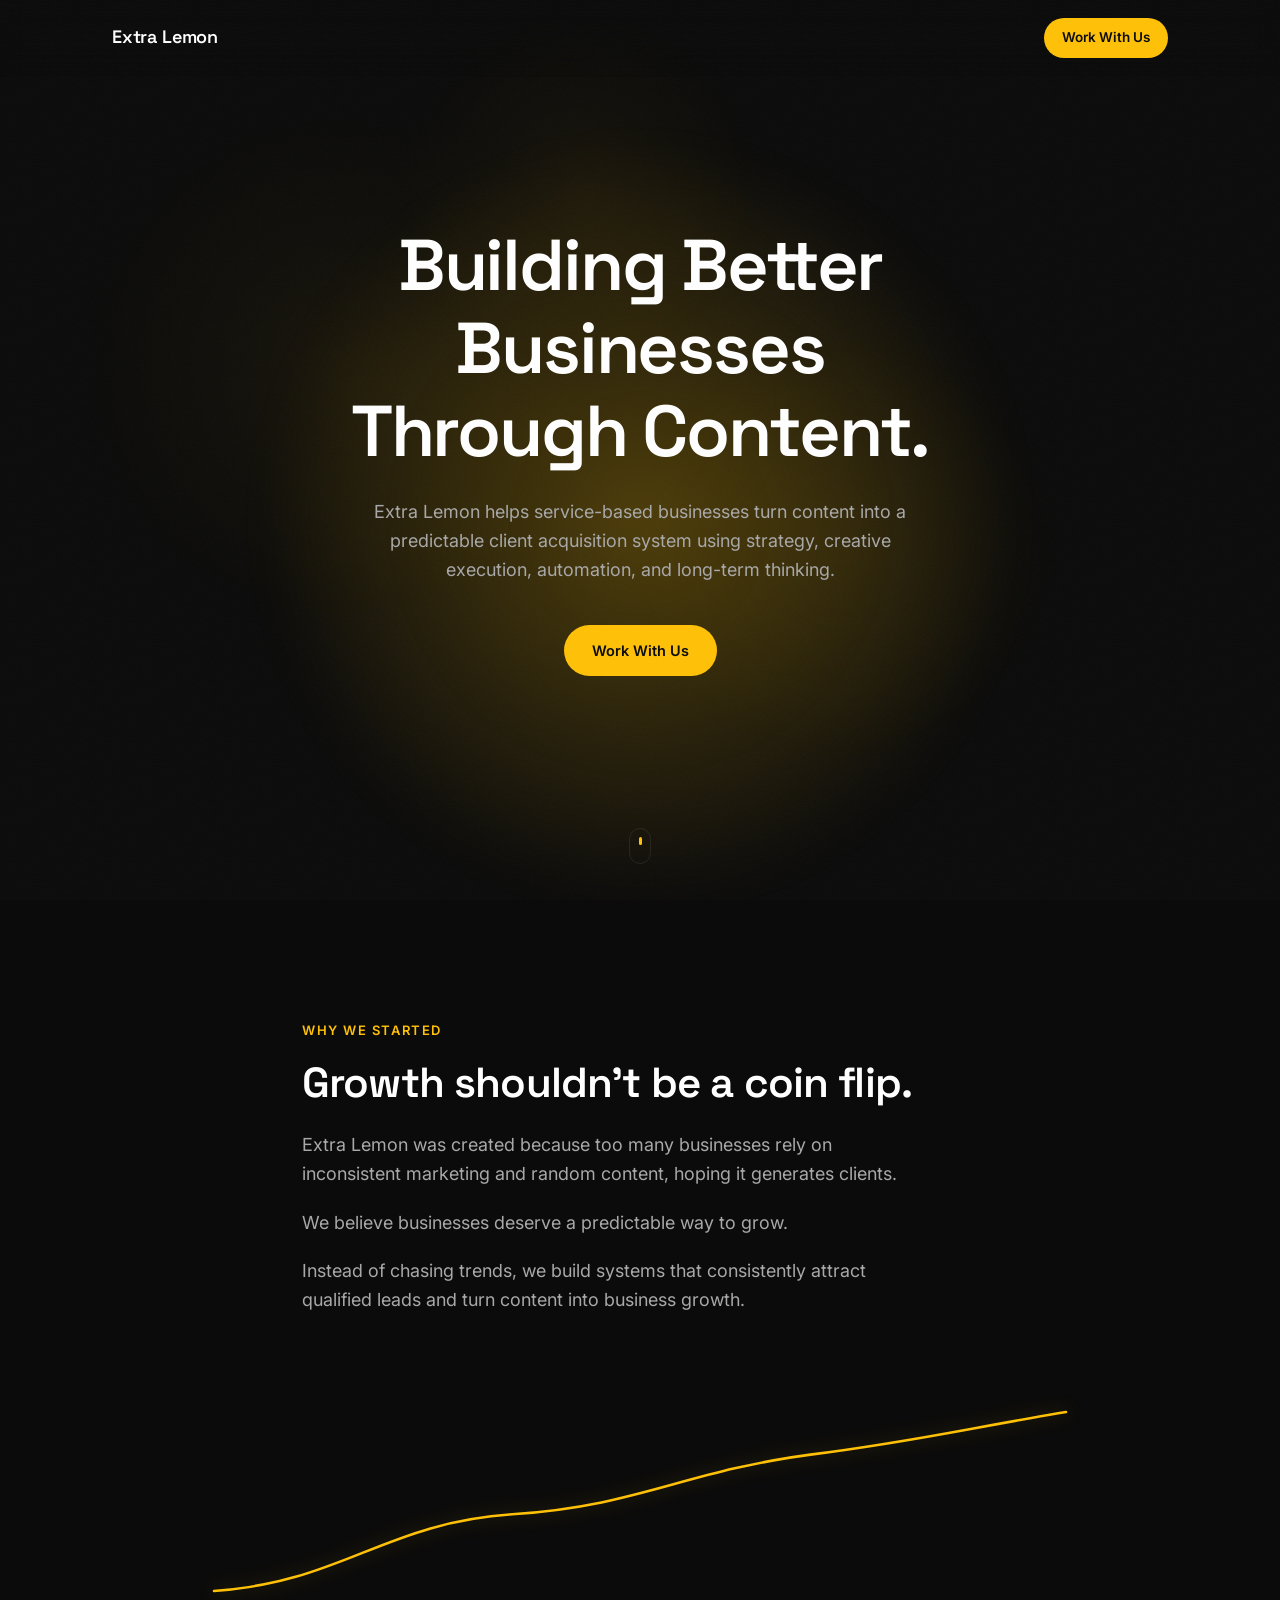
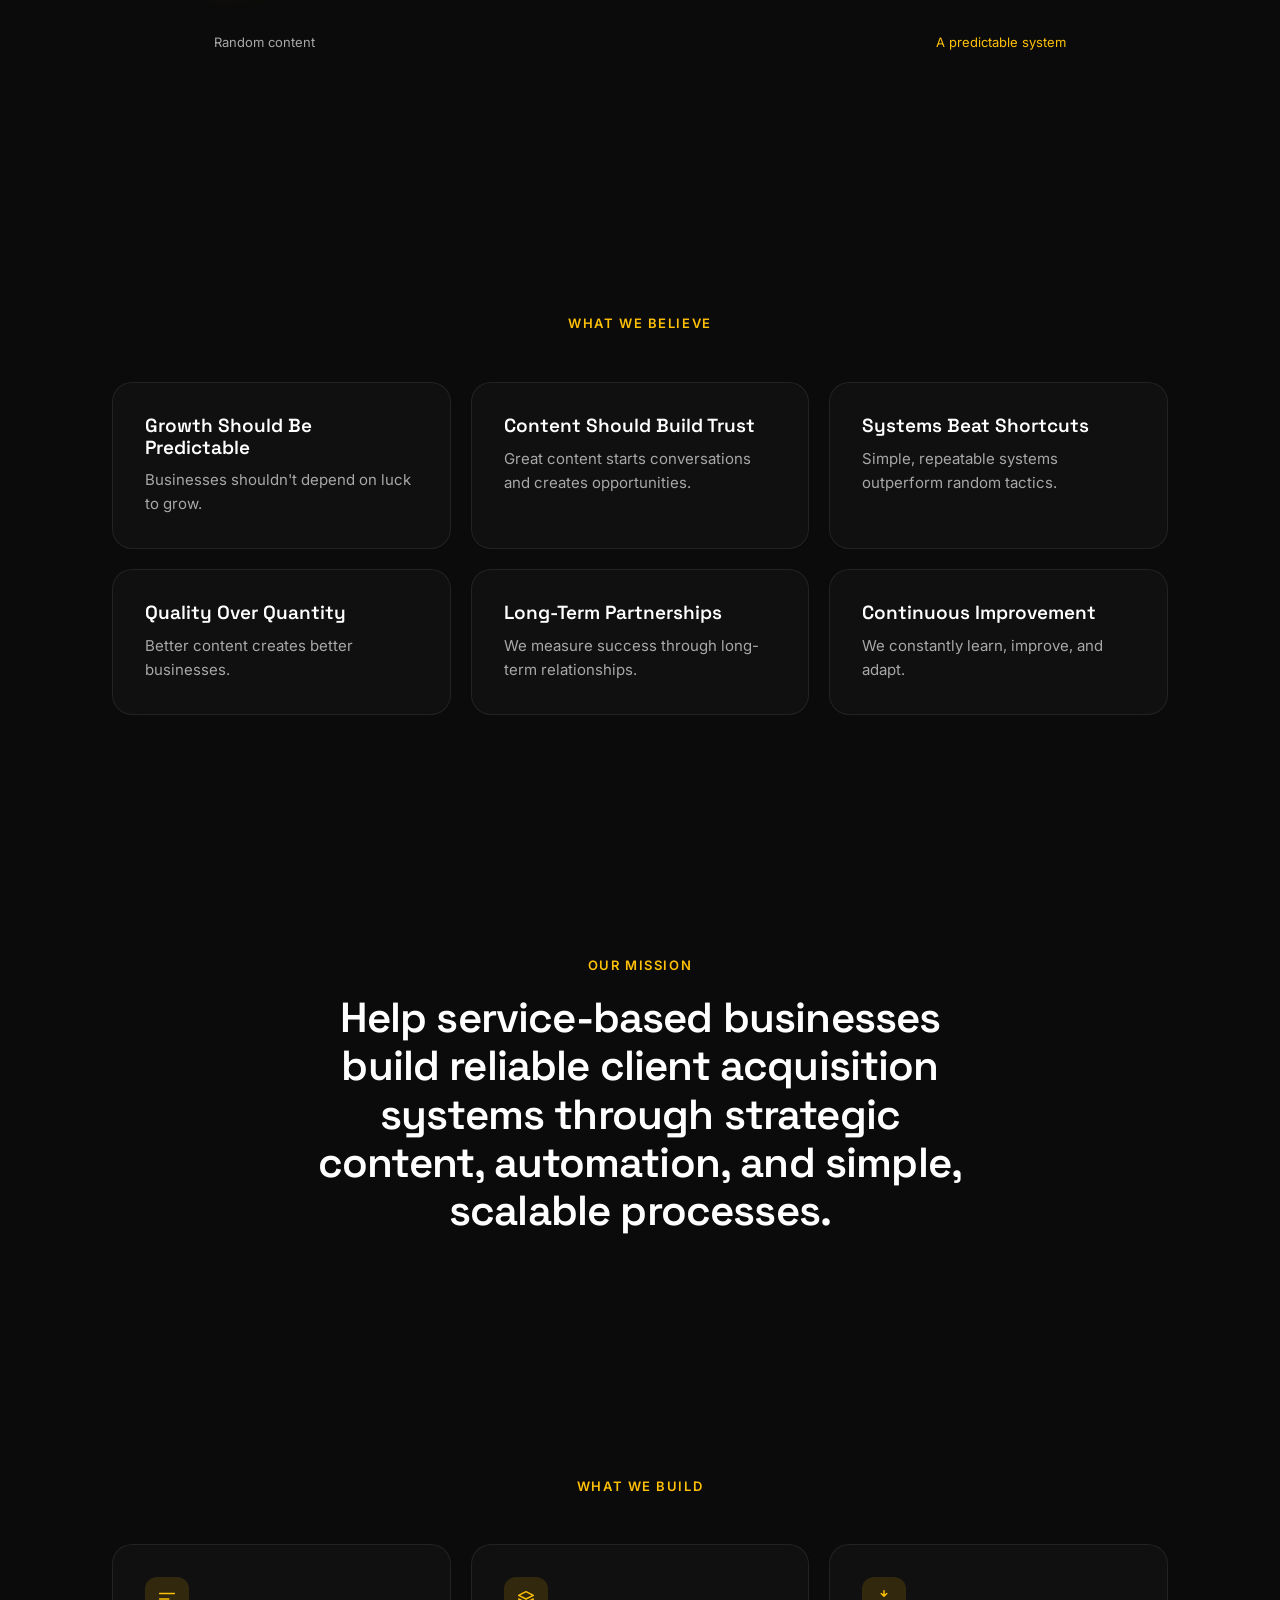
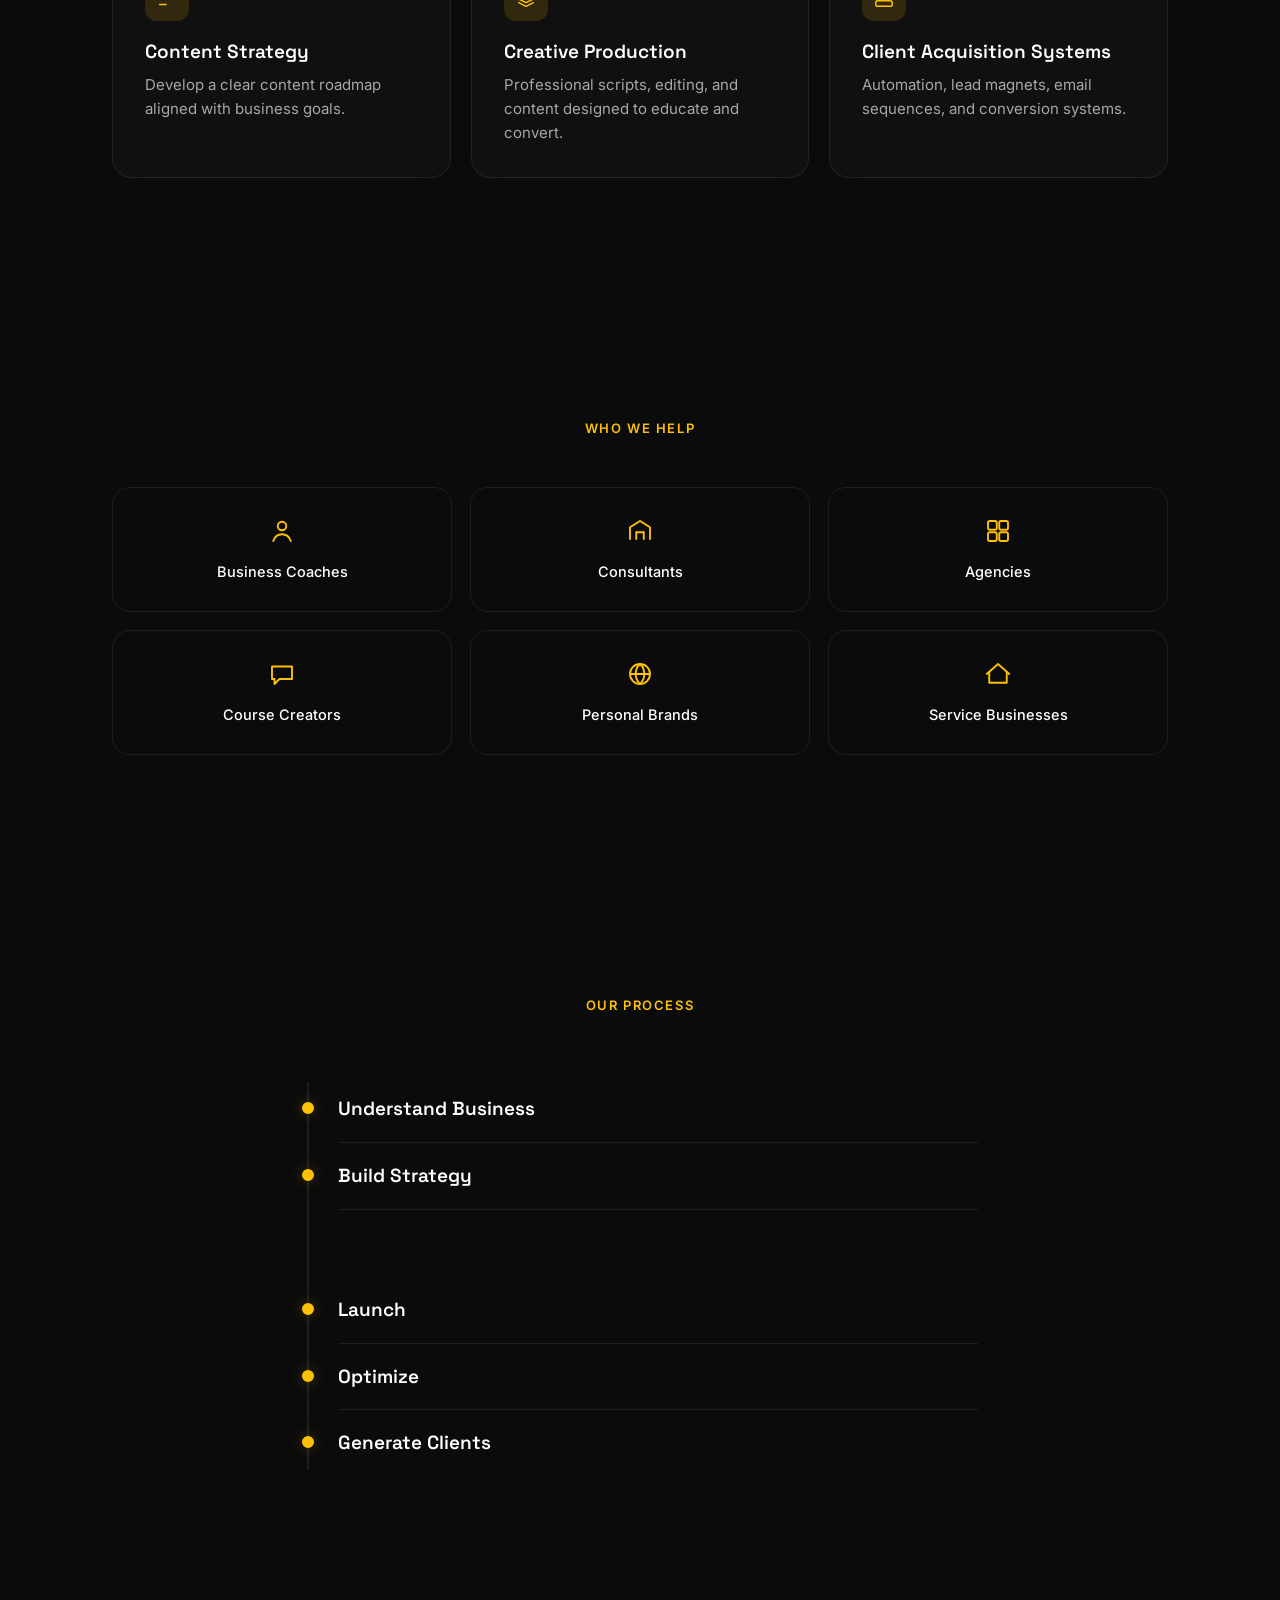
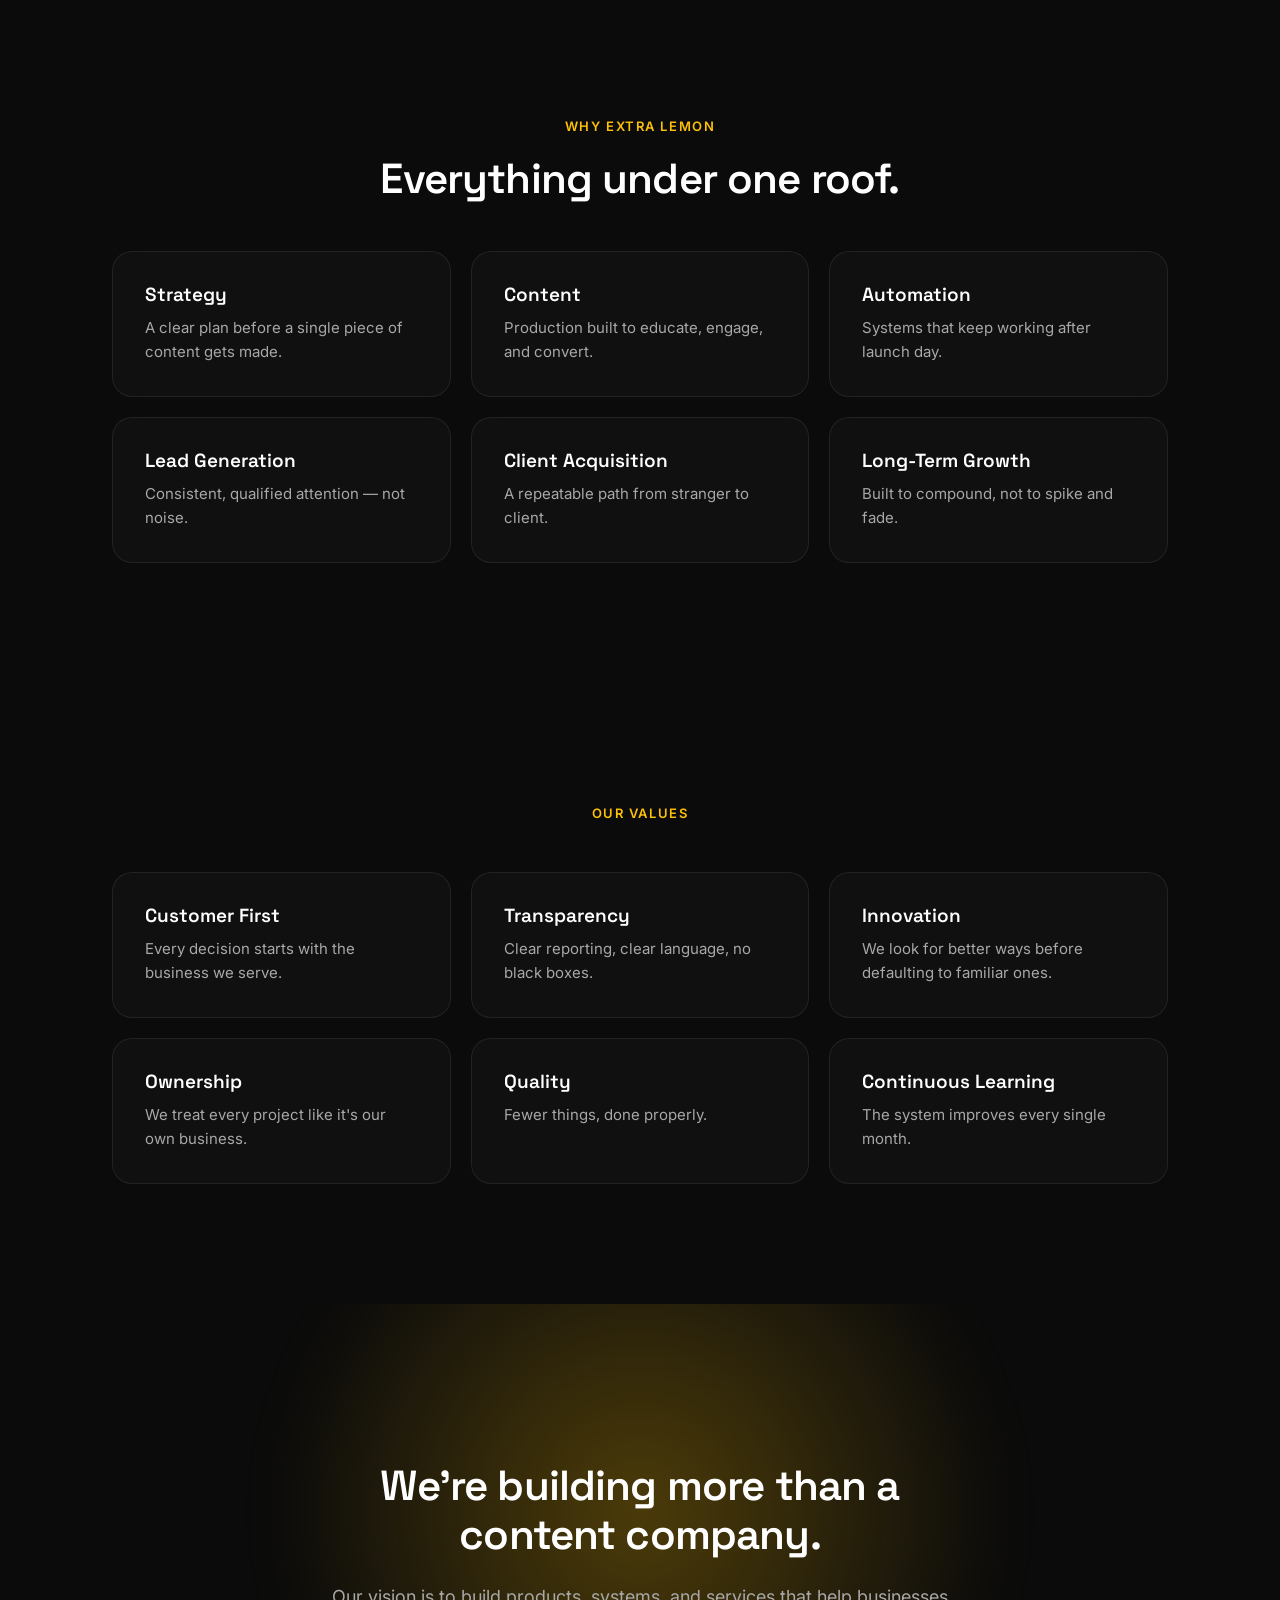
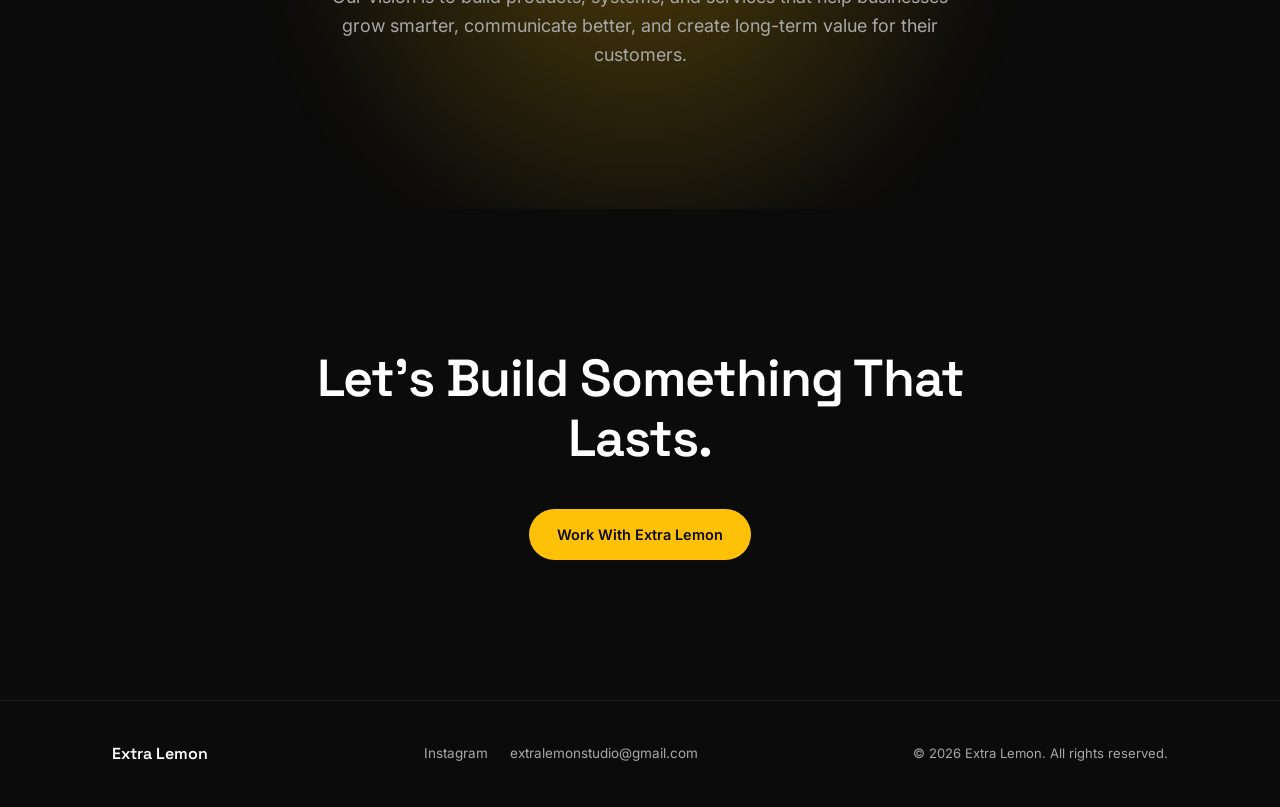
==== index2.html @ 4c454f73 "Add files via upload" ====
<!DOCTYPE html>
<html lang="en">
<head>
<meta charset="UTF-8">
<meta name="viewport" content="width=device-width, initial-scale=1.0">
<title>About Extra Lemon</title>
<meta name="description" content="Extra Lemon helps service-based businesses turn content into a predictable client acquisition system.">
<link rel="preconnect" href="https://fonts.googleapis.com">
<link rel="preconnect" href="https://fonts.gstatic.com" crossorigin>
<link href="https://fonts.googleapis.com/css2?family=Space+Grotesk:wght@400;500;600;700&family=Inter:wght@400;500;600&display=swap" rel="stylesheet">
<link rel="stylesheet" href="style2.css">
</head>
<body>

<div class="grain"></div>

<nav class="nav" id="nav">
  <div class="nav-inner">
    <a href="index2.html" class="nav-logo">Extra Lemon</a>
    <a href="#final-cta" class="nav-cta">Work With Us</a>
  </div>
</nav>

<main>

  <!-- SECTION 1 — HERO -->
  <section class="hero">
    <div class="hero-glow" aria-hidden="true"></div>
    <canvas id="hero-canvas" aria-hidden="true"></canvas>
    <div class="hero-content reveal">
      <h1 class="hero-title">Building Better Businesses<br>Through Content.</h1>
      <p class="hero-sub">Extra Lemon helps service-based businesses turn content into a predictable client acquisition system using strategy, creative execution, automation, and long-term thinking.</p>
      <div class="hero-actions">
        <a href="#final-cta" class="btn btn-primary">Work With Us</a>
        
      </div>
    </div>
    <div class="hero-scroll-cue" aria-hidden="true"><span></span></div>
  </section>

  <!-- SECTION 2 — OUR STORY + signature predictability line -->
  <section class="story" id="story">
    <div class="container narrow">
      <p class="eyebrow reveal">Why We Started</p>
      <h2 class="section-title reveal">Growth shouldn't be a coin flip.</h2>
      <p class="body-lg reveal">Extra Lemon was created because too many businesses rely on inconsistent marketing and random content, hoping it generates clients.</p>
      <p class="body-lg reveal">We believe businesses deserve a predictable way to grow.</p>
      <p class="body-lg reveal">Instead of chasing trends, we build systems that consistently attract qualified leads and turn content into business growth.</p>
    </div>

    <div class="predictability" id="predictability">
      <svg viewBox="0 0 1000 260" preserveAspectRatio="none" class="predictability-svg" aria-hidden="true">
        <path id="path-random" class="line-random" d="M0,180 L60,90 L120,210 L180,60 L240,190 L300,40 L360,220 L420,70 L480,200 L540,50 L600,230 L660,90 L720,180 L780,60 L840,200 L900,80 L960,170 L1000,120"></path>
        <path id="path-smooth" class="line-smooth" d="M0,230 C150,220 200,150 350,140 C500,130 550,90 700,70 C820,55 880,40 1000,20"></path>
      </svg>
      <div class="predictability-labels">
        <span class="label-random">Random content</span>
        <span class="label-smooth">A predictable system</span>
      </div>
    </div>
  </section>

  <!-- SECTION 3 — WHAT WE BELIEVE -->
  <section class="beliefs" id="beliefs">
    <div class="container">
      <p class="eyebrow reveal center">What We Believe</p>
      <div class="card-grid card-grid-3">
        <div class="glass-card reveal">
          <h3>Growth Should Be Predictable</h3>
          <p>Businesses shouldn't depend on luck to grow.</p>
        </div>
        <div class="glass-card reveal">
          <h3>Content Should Build Trust</h3>
          <p>Great content starts conversations and creates opportunities.</p>
        </div>
        <div class="glass-card reveal">
          <h3>Systems Beat Shortcuts</h3>
          <p>Simple, repeatable systems outperform random tactics.</p>
        </div>
        <div class="glass-card reveal">
          <h3>Quality Over Quantity</h3>
          <p>Better content creates better businesses.</p>
        </div>
        <div class="glass-card reveal">
          <h3>Long-Term Partnerships</h3>
          <p>We measure success through long-term relationships.</p>
        </div>
        <div class="glass-card reveal">
          <h3>Continuous Improvement</h3>
          <p>We constantly learn, improve, and adapt.</p>
        </div>
      </div>
    </div>
  </section>

  <!-- SECTION 4 — OUR MISSION -->
  <section class="mission">
    <div class="container narrow center">
      <p class="eyebrow reveal">Our Mission</p>
      <h2 class="section-title reveal">
        Help service-based businesses build reliable client acquisition systems through strategic content, automation, and simple, scalable processes.
      </h2>
    </div>
  </section>

  <!-- SECTION 5 — WHAT WE BUILD -->
  <section class="build">
    <div class="container">
      <p class="eyebrow reveal center">What We Build</p>
      <div class="card-grid card-grid-3">
        <div class="feature-card reveal">
          <div class="feature-icon">
            <svg viewBox="0 0 24 24" fill="none"><path d="M4 6h16M4 12h10M4 18h7" stroke="currentColor" stroke-width="1.6" stroke-linecap="round"/></svg>
          </div>
          <h3>Content Strategy</h3>
          <p>Develop a clear content roadmap aligned with business goals.</p>
        </div>
        <div class="feature-card reveal">
          <div class="feature-icon">
            <svg viewBox="0 0 24 24" fill="none"><path d="M4 8l8-4 8 4-8 4-8-4Zm0 8l8 4 8-4M4 12l8 4 8-4" stroke="currentColor" stroke-width="1.6" stroke-linecap="round" stroke-linejoin="round"/></svg>
          </div>
          <h3>Creative Production</h3>
          <p>Professional scripts, editing, and content designed to educate and convert.</p>
        </div>
        <div class="feature-card reveal">
          <div class="feature-icon">
            <svg viewBox="0 0 24 24" fill="none"><path d="M12 3v6m0 0-3-3m3 3 3-3M5 14h14M5 14a2 2 0 0 0-2 2v2a2 2 0 0 0 2 2h14a2 2 0 0 0 2-2v-2a2 2 0 0 0-2-2" stroke="currentColor" stroke-width="1.6" stroke-linecap="round" stroke-linejoin="round"/></svg>
          </div>
          <h3>Client Acquisition Systems</h3>
          <p>Automation, lead magnets, email sequences, and conversion systems.</p>
        </div>
      </div>
    </div>
  </section>

  <!-- SECTION 6 — WHO WE HELP -->
  <section class="who">
    <div class="container">
      <p class="eyebrow reveal center">Who We Help</p>
      <div class="who-grid">
        <div class="who-card reveal">
          <svg viewBox="0 0 24 24" fill="none"><circle cx="12" cy="8" r="3.4" stroke="currentColor" stroke-width="1.5"/><path d="M5 20c1.2-3.6 4-5.4 7-5.4s5.8 1.8 7 5.4" stroke="currentColor" stroke-width="1.5" stroke-linecap="round"/></svg>
          <span>Business Coaches</span>
        </div>
        <div class="who-card reveal">
          <svg viewBox="0 0 24 24" fill="none"><path d="M4 19V9l8-5 8 5v10" stroke="currentColor" stroke-width="1.5" stroke-linejoin="round"/><path d="M9 19v-6h6v6" stroke="currentColor" stroke-width="1.5"/></svg>
          <span>Consultants</span>
        </div>
        <div class="who-card reveal">
          <svg viewBox="0 0 24 24" fill="none"><rect x="4" y="4" width="7" height="7" rx="1.4" stroke="currentColor" stroke-width="1.5"/><rect x="13" y="4" width="7" height="7" rx="1.4" stroke="currentColor" stroke-width="1.5"/><rect x="4" y="13" width="7" height="7" rx="1.4" stroke="currentColor" stroke-width="1.5"/><rect x="13" y="13" width="7" height="7" rx="1.4" stroke="currentColor" stroke-width="1.5"/></svg>
          <span>Agencies</span>
        </div>
        <div class="who-card reveal">
          <svg viewBox="0 0 24 24" fill="none"><path d="M4 6h16v10H10l-4 4v-4H4V6Z" stroke="currentColor" stroke-width="1.5" stroke-linejoin="round"/></svg>
          <span>Course Creators</span>
        </div>
        <div class="who-card reveal">
          <svg viewBox="0 0 24 24" fill="none"><circle cx="12" cy="12" r="8" stroke="currentColor" stroke-width="1.5"/><path d="M12 4a11 11 0 0 1 0 16M12 4a11 11 0 0 0 0 16M4 12h16" stroke="currentColor" stroke-width="1.5"/></svg>
          <span>Personal Brands</span>
        </div>
        <div class="who-card reveal">
          <svg viewBox="0 0 24 24" fill="none"><path d="M3 12 12 4l9 8" stroke="currentColor" stroke-width="1.5" stroke-linecap="round" stroke-linejoin="round"/><path d="M5 10v9h14v-9" stroke="currentColor" stroke-width="1.5" stroke-linejoin="round"/></svg>
          <span>Service Businesses</span>
        </div>
      </div>
    </div>
  </section>

  <!-- SECTION 7 — OUR PROCESS -->
  <section class="process">
    <div class="container narrow">
      <p class="eyebrow reveal center">Our Process</p>
      <div class="timeline">
        <div class="timeline-line" aria-hidden="true"><div class="timeline-fill" id="timeline-fill"></div></div>
        <div class="timeline-step reveal"><span class="timeline-dot"></span><h3>Understand Business</h3></div>
        <div class="timeline-step reveal"><span class="timeline-dot"></span><h3>Build Strategy</h3></div>
        <div class="timeline-step reveal"><span class="timeline-dot"></span><h3>Create Content</h3></div>
        <div class="timeline-step reveal"><span class="timeline-dot"></span><h3>Launch</h3></div>
        <div class="timeline-step reveal"><span class="timeline-dot"></span><h3>Optimize</h3></div>
        <div class="timeline-step reveal"><span class="timeline-dot"></span><h3>Generate Clients</h3></div>
      </div>
    </div>
  </section>

  <!-- SECTION 8 — WHY EXTRA LEMON -->
  <section class="why">
    <div class="container">
      <p class="eyebrow reveal center">Why Extra Lemon</p>
      <h2 class="section-title center reveal">Everything under one roof.</h2>
      <div class="card-grid card-grid-3">
        <div class="glass-card reveal"><h3>Strategy</h3><p>A clear plan before a single piece of content gets made.</p></div>
        <div class="glass-card reveal"><h3>Content</h3><p>Production built to educate, engage, and convert.</p></div>
        <div class="glass-card reveal"><h3>Automation</h3><p>Systems that keep working after launch day.</p></div>
        <div class="glass-card reveal"><h3>Lead Generation</h3><p>Consistent, qualified attention — not noise.</p></div>
        <div class="glass-card reveal"><h3>Client Acquisition</h3><p>A repeatable path from stranger to client.</p></div>
        <div class="glass-card reveal"><h3>Long-Term Growth</h3><p>Built to compound, not to spike and fade.</p></div>
      </div>
    </div>
  </section>

  <!-- SECTION 9 — OUR VALUES -->
  <section class="values">
    <div class="container">
      <p class="eyebrow reveal center">Our Values</p>
      <div class="card-grid card-grid-3">
        <div class="glass-card reveal"><h3>Customer First</h3><p>Every decision starts with the business we serve.</p></div>
        <div class="glass-card reveal"><h3>Transparency</h3><p>Clear reporting, clear language, no black boxes.</p></div>
        <div class="glass-card reveal"><h3>Innovation</h3><p>We look for better ways before defaulting to familiar ones.</p></div>
        <div class="glass-card reveal"><h3>Ownership</h3><p>We treat every project like it's our own business.</p></div>
        <div class="glass-card reveal"><h3>Quality</h3><p>Fewer things, done properly.</p></div>
        <div class="glass-card reveal"><h3>Continuous Learning</h3><p>The system improves every single month.</p></div>
      </div>
    </div>
  </section>

  <!-- SECTION 10 — OUR VISION -->
  <section class="vision">
    <div class="vision-glow" aria-hidden="true"></div>
    <div class="container narrow center">
      <p class="eyebrow reveal">Looking Ahead</p>
      <h2 class="section-title reveal">We're building more than a content company.</h2>
      <p class="body-lg reveal">Our vision is to build products, systems, and services that help businesses grow smarter, communicate better, and create long-term value for their customers.</p>
    </div>
  </section>

  <!-- SECTION 11 — FINAL CTA -->
  <section class="final-cta" id="final-cta">
    <div class="container narrow center reveal">
      <h2 class="cta-title">Let's Build Something That Lasts.</h2>
      <div class="hero-actions">
        <a href="mailto:hello@extralemon.co" class="btn btn-primary">Work With Extra Lemon</a>
        
      </div>
    </div>
  </section>

</main>

<footer class="footer">
  <div class="container footer-inner">
    <span class="footer-logo">Extra Lemon</span>
    <nav class="footer-links">
      
      
      
      <a href="https://www.instagram.com/extralemon.studio">Instagram</a>
      <a href="mailto:extralemonstudio@gmail.com">extralemonstudio@gmail.com</a>
      
      
    </nav>
    <span class="footer-copy">© <span id="year"></span> Extra Lemon. All rights reserved.</span>
  </div>
</footer>

<script src="script2.js"></script>
</body>
</html>
---- style2.css ----
/* ===== Tokens ===== */
:root{
  --bg: #0B0B0B;
  --card: #151515;
  --accent: #FFC107;
  --accent-soft: rgba(255,193,7,.14);
  --accent-glow: rgba(255,193,7,.28);
  --text: #FFFFFF;
  --text-secondary: #A8A8A8;
  --border: rgba(255,255,255,.08);
  --font-display: 'Space Grotesk', sans-serif;
  --font-body: 'Inter', sans-serif;
  --ease: cubic-bezier(.16,.84,.44,1);
  --container: 1120px;
}

*{ box-sizing: border-box; }
html{ scroll-behavior: smooth; }

body{
  margin:0;
  background: var(--bg);
  color: var(--text);
  font-family: var(--font-body);
  line-height: 1.6;
  -webkit-font-smoothing: antialiased;
  overflow-x: hidden;
}

h1,h2,h3{
  font-family: var(--font-display);
  font-weight: 600;
  line-height: 1.15;
  margin: 0;
}

p{ margin: 0; }

a{ color: inherit; text-decoration: none; }

.container{
  max-width: var(--container);
  margin: 0 auto;
  padding: 0 32px;
}
.container.narrow{ max-width: 740px; }
.container.center{ text-align: center; }

/* film grain overlay for premium texture */
.grain{
  position: fixed; inset: 0; z-index: 2000; pointer-events: none;
  opacity: .035;
  background-image: url("data:image/svg+xml,%3Csvg xmlns='http://www.w3.org/2000/svg' width='120' height='120'%3E%3Cfilter id='n'%3E%3CfeTurbulence type='fractalNoise' baseFrequency='0.85' numOctaves='2' stitchTiles='stitch'/%3E%3C/filter%3E%3Crect width='100%25' height='100%25' filter='url(%23n)'/%3E%3C/svg%3E");
}

/* ===== Nav ===== */
.nav{
  position: fixed; top: 0; left: 0; right: 0; z-index: 1000;
  padding: 18px 0;
  backdrop-filter: blur(14px);
  background: linear-gradient(180deg, rgba(11,11,11,.85), rgba(11,11,11,0));
  transition: background .3s var(--ease), border-color .3s var(--ease);
  border-bottom: 1px solid transparent;
}
.nav.scrolled{
  background: rgba(11,11,11,.72);
  border-bottom-color: var(--border);
}
.nav-inner{
  max-width: var(--container);
  margin: 0 auto;
  padding: 0 32px;
  display:flex; align-items:center; justify-content:space-between;
}
.nav-logo{ font-family: var(--font-display); font-weight:600; font-size: 18px; letter-spacing: -.01em; }
.nav-cta{
  font-size: 13.5px; font-weight: 600; padding: 9px 18px; border-radius: 100px;
  background: var(--accent); color: #0B0B0B;
  transition: transform .25s var(--ease), box-shadow .25s var(--ease);
}
.nav-cta:hover{ transform: translateY(-1px); box-shadow: 0 8px 24px var(--accent-glow); }

/* ===== Buttons ===== */
.hero-actions{
  display:flex; gap: 14px; flex-wrap: wrap; justify-content: center;
  margin-top: 40px;
}
.btn{
  display:inline-flex; align-items:center; justify-content:center;
  padding: 14px 28px; border-radius: 100px;
  font-size: 14.5px; font-weight: 600;
  transition: transform .25s var(--ease), box-shadow .25s var(--ease), background .25s var(--ease), border-color .25s var(--ease);
}
.btn-primary{
  background: var(--accent); color:#0B0B0B;
}
.btn-primary:hover{ transform: translateY(-2px); box-shadow: 0 12px 32px var(--accent-glow); }
.btn-secondary{
  background: transparent; color: var(--text);
  border: 1px solid var(--border);
}
.btn-secondary:hover{ border-color: rgba(255,255,255,.25); transform: translateY(-2px); }

/* ===== Eyebrow / section titles ===== */
.eyebrow{
  font-size: 13px; font-weight: 600; letter-spacing: .12em; text-transform: uppercase;
  color: var(--accent); margin-bottom: 18px;
}
.eyebrow.center{ text-align: center; }
.section-title{
  font-size: clamp(28px, 3.4vw, 42px);
  letter-spacing: -.02em;
  margin-bottom: 24px;
}
.section-title.center{ text-align:center; }
.body-lg{
  font-size: 18px; color: var(--text-secondary);
  margin-bottom: 20px; max-width: 620px;
}
.container.center .body-lg{ margin-left:auto; margin-right:auto; }

section{ position: relative; padding: 120px 0; }

/* ===== Hero ===== */
.hero{
  min-height: 100vh;
  display:flex; align-items:center; justify-content:center;
  position: relative;
  padding-top: 120px;
  overflow: hidden;
}
#hero-canvas{
  position:absolute; inset:0; width:100%; height:100%;
  opacity:.5;
}
.hero-glow{
  position:absolute; top: 8%; left:50%; translate: -50% 0;
  width: 900px; height: 900px; max-width: 140vw;
  background: radial-gradient(circle, var(--accent-glow) 0%, transparent 60%);
  filter: blur(20px);
  pointer-events:none;
}
.hero-content{ position:relative; z-index:1; max-width: 880px; padding: 0 24px; text-align:center; }
.hero-title{
  font-size: clamp(38px, 6vw, 72px);
  letter-spacing: -.03em;
  margin-bottom: 26px;
}
.hero-sub{
  font-size: 18px; color: var(--text-secondary);
  max-width: 560px; margin: 0 auto;
}
.hero-scroll-cue{
  position:absolute; bottom: 36px; left:50%; translate: -50% 0;
  width: 22px; height: 36px; border-radius: 100px; border: 1px solid var(--border);
  display:flex; justify-content:center; padding-top: 8px;
}
.hero-scroll-cue span{
  width: 3px; height: 8px; border-radius: 10px; background: var(--accent);
  animation: cue 1.8s ease-in-out infinite;
}
@keyframes cue{ 0%{ transform: translateY(0); opacity:1;} 60%{ transform: translateY(10px); opacity:0;} 100%{opacity:0;} }

/* ===== Story + signature predictability line ===== */
.predictability{
  position: relative; max-width: 900px; margin: 80px auto 0; padding: 0 24px 20px;
}
.predictability-svg{ width:100%; height: auto; overflow: visible; }
.line-random{
  fill:none; stroke: rgba(255,255,255,.28); stroke-width: 2.5; stroke-linecap: round; stroke-linejoin: round;
  transition: opacity .9s var(--ease);
}
.line-smooth{
  fill:none; stroke: var(--accent); stroke-width: 3; stroke-linecap: round; stroke-linejoin: round;
  stroke-dasharray: 1400; stroke-dashoffset: 1400;
  opacity: 0;
  transition: stroke-dashoffset 1.4s var(--ease), opacity .5s var(--ease);
  filter: drop-shadow(0 0 10px var(--accent-glow));
}
.predictability.in-view .line-random{ opacity: 0; }
.predictability.in-view .line-smooth{ opacity: 1; stroke-dashoffset: 0; }
.predictability-labels{
  display:flex; justify-content:space-between; margin-top: 8px;
  font-size: 13px; color: var(--text-secondary);
}
.predictability-labels .label-smooth{ color: var(--accent); }

/* ===== Glass cards ===== */
.card-grid{ display:grid; gap: 20px; margin-top: 48px; }
.card-grid-3{ grid-template-columns: repeat(3, 1fr); }

.glass-card, .feature-card{
  background: rgba(21,21,21,.6);
  border: 1px solid var(--border);
  border-radius: 20px;
  padding: 32px;
  backdrop-filter: blur(18px);
  transition: transform .4s var(--ease), border-color .4s var(--ease), background .4s var(--ease);
}
.glass-card:hover, .feature-card:hover{
  transform: translateY(-6px);
  border-color: rgba(255,193,7,.3);
  background: rgba(21,21,21,.85);
}
.glass-card h3, .feature-card h3{ font-size: 19px; margin-bottom: 10px; }
.glass-card p, .feature-card p{ color: var(--text-secondary); font-size: 15px; }

.feature-icon{
  width: 44px; height: 44px; border-radius: 12px;
  background: var(--accent-soft); color: var(--accent);
  display:flex; align-items:center; justify-content:center;
  margin-bottom: 20px;
}
.feature-icon svg{ width: 22px; height: 22px; }

/* ===== Mission / Vision (centered statements) ===== */
.mission .section-title{ text-align:center; margin: 0 auto; }
.mission .container, .vision .container{ text-align:center; }
.vision{ overflow:hidden; }
.vision-glow{
  position:absolute; bottom: -20%; left:50%; translate: -50% 0;
  width: 800px; height: 800px;
  background: radial-gradient(circle, var(--accent-glow) 0%, transparent 65%);
  filter: blur(30px); pointer-events:none;
}

/* ===== Who we help ===== */
.who-grid{
  display:grid; grid-template-columns: repeat(3, 1fr); gap: 18px; margin-top: 48px;
}
.who-card{
  border: 1px solid var(--border); border-radius: 18px; padding: 28px 20px;
  display:flex; flex-direction:column; align-items:center; gap: 14px;
  text-align:center; font-size: 14.5px; font-weight: 500;
  transition: transform .4s var(--ease), border-color .4s var(--ease);
}
.who-card svg{ width: 30px; height:30px; color: var(--accent); }
.who-card:hover{ transform: translateY(-5px); border-color: rgba(255,193,7,.3); }

/* ===== Process timeline ===== */
.timeline{ position:relative; margin-top: 60px; padding-left: 36px; }
.timeline-line{
  position:absolute; left: 5px; top: 6px; bottom: 6px; width: 2px;
  background: var(--border);
}
.timeline-fill{
  position:absolute; top:0; left:0; width:100%; height:0%;
  background: var(--accent); transition: height .3s linear;
}
.timeline-step{
  position: relative; padding: 22px 0; border-bottom: 1px solid var(--border);
}
.timeline-step:last-child{ border-bottom:none; }
.timeline-step h3{ font-size: 19px; }
.timeline-dot{
  position:absolute; left: -36px; top: 26px;
  width: 12px; height:12px; border-radius:50%;
  background: var(--bg); border: 2px solid var(--border);
  transition: border-color .3s var(--ease), background .3s var(--ease), box-shadow .3s var(--ease);
}
.timeline-step.reveal.in-view .timeline-dot{
  border-color: var(--accent); background: var(--accent);
  box-shadow: 0 0 14px var(--accent-glow);
}

/* ===== Final CTA ===== */
.final-cta{ padding: 140px 0; }
.cta-title{
  font-size: clamp(30px, 4.4vw, 52px);
  letter-spacing: -.02em;
  margin-bottom: 8px;
}

/* ===== Footer ===== */
.footer{ border-top: 1px solid var(--border); padding: 40px 0; }
.footer-inner{
  display:flex; align-items:center; justify-content:space-between; flex-wrap: wrap; gap: 18px;
}
.footer-logo{ font-family: var(--font-display); font-weight: 600; }
.footer-links{ display:flex; gap: 22px; flex-wrap: wrap; }
.footer-links a{ font-size: 13.5px; color: var(--text-secondary); transition: color .2s; }
.footer-links a:hover{ color: var(--text); }
.footer-copy{ font-size: 13px; color: var(--text-secondary); }

/* ===== Reveal on scroll ===== */
.reveal{
  opacity: 0; transform: translateY(24px);
  transition: opacity .8s var(--ease), transform .8s var(--ease);
}
.reveal.in-view{ opacity: 1; transform: translateY(0); }
.card-grid .reveal:nth-child(1){ transition-delay: 0s; }
.card-grid .reveal:nth-child(2){ transition-delay: .08s; }
.card-grid .reveal:nth-child(3){ transition-delay: .16s; }
.card-grid .reveal:nth-child(4){ transition-delay: .24s; }
.card-grid .reveal:nth-child(5){ transition-delay: .32s; }
.card-grid .reveal:nth-child(6){ transition-delay: .4s; }

/* ===== Responsive ===== */
@media (max-width: 900px){
  .card-grid-3{ grid-template-columns: repeat(2, 1fr); }
  .who-grid{ grid-template-columns: repeat(2, 1fr); }
}
@media (max-width: 640px){
  section{ padding: 90px 0; }
  .card-grid-3{ grid-template-columns: 1fr; }
  .who-grid{ grid-template-columns: 1fr; }
  .container{ padding: 0 22px; }
  .predictability-labels{ font-size: 11.5px; }
}

/* ===== Reduced motion ===== */
@media (prefers-reduced-motion: reduce){
  html{ scroll-behavior: auto; }
  .reveal{ transition: none; opacity:1; transform:none; }
  .line-smooth{ transition: none; }
  *{ animation-duration: .01ms !important; animation-iteration-count: 1 !important; }
}

/* ===== Focus states (accessibility) ===== */
a:focus-visible, .btn:focus-visible{
  outline: 2px solid var(--accent);
  outline-offset: 3px;
  border-radius: 100px;
}
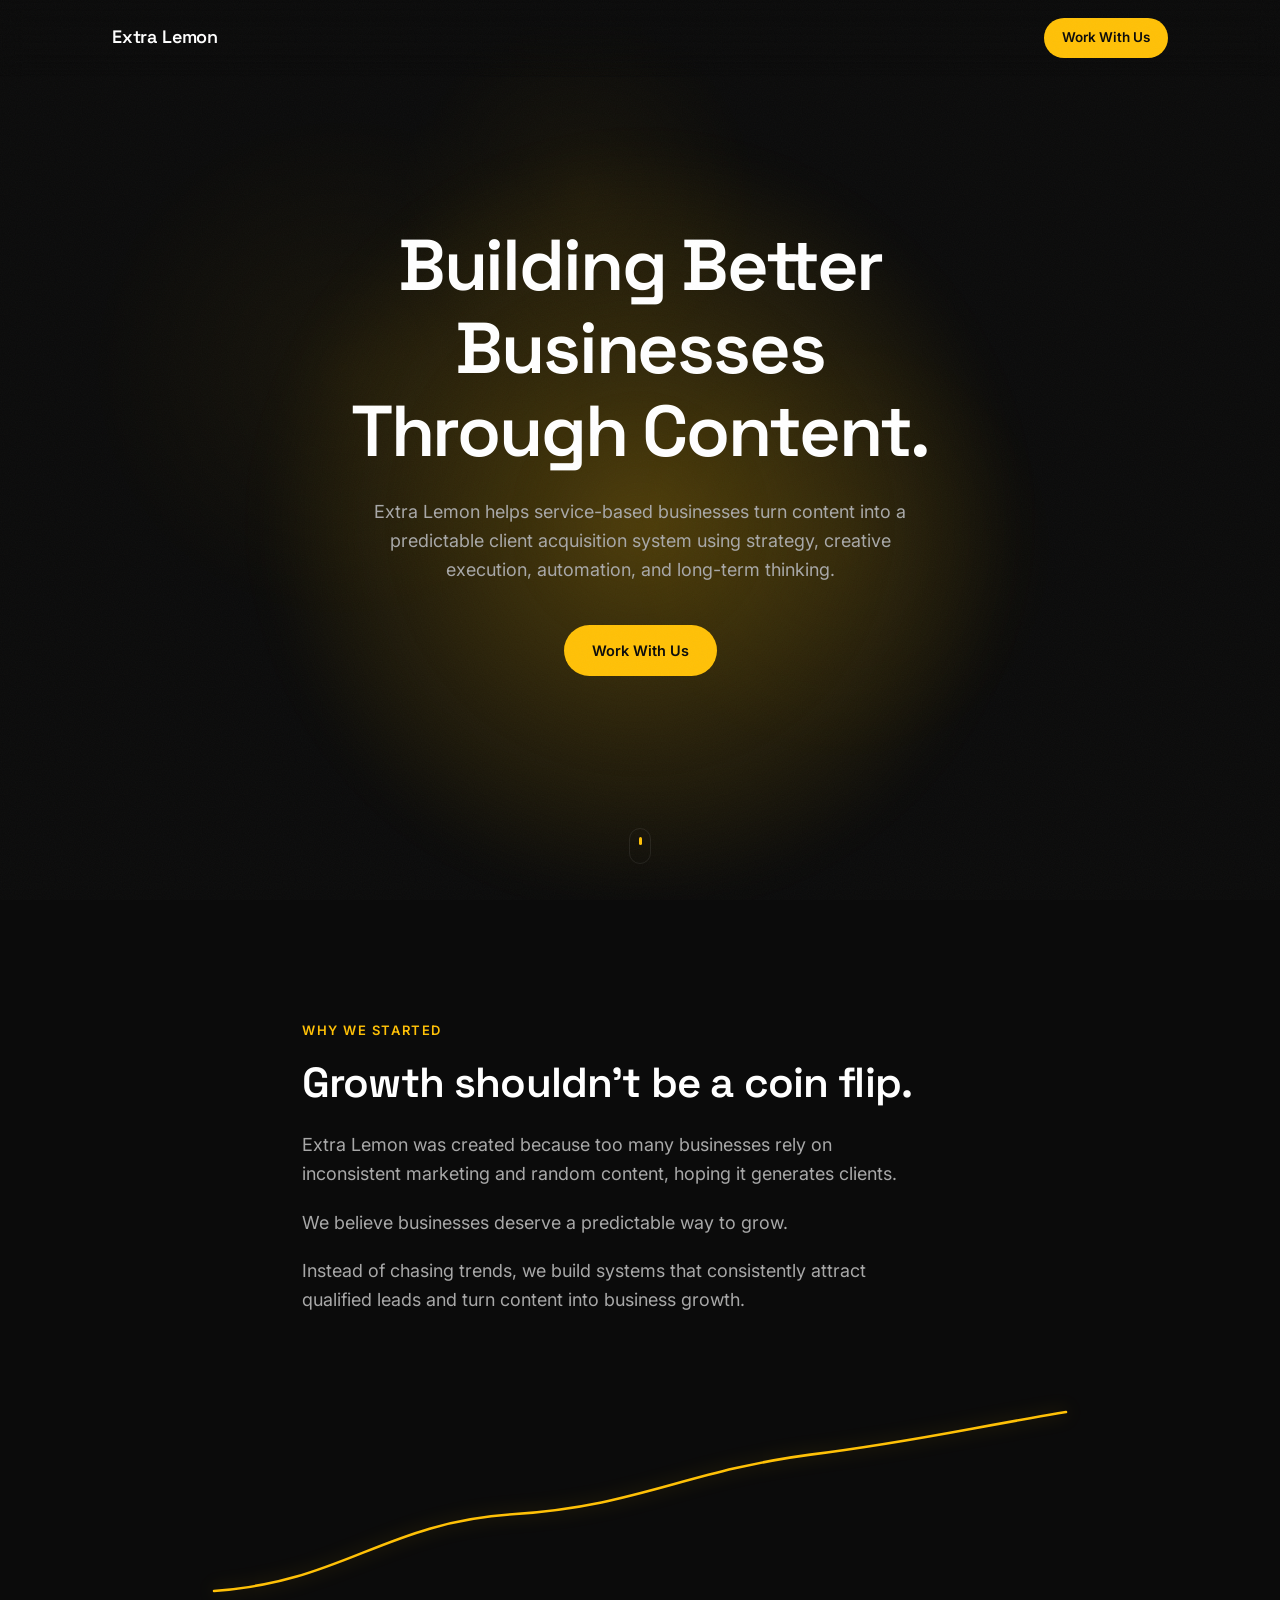
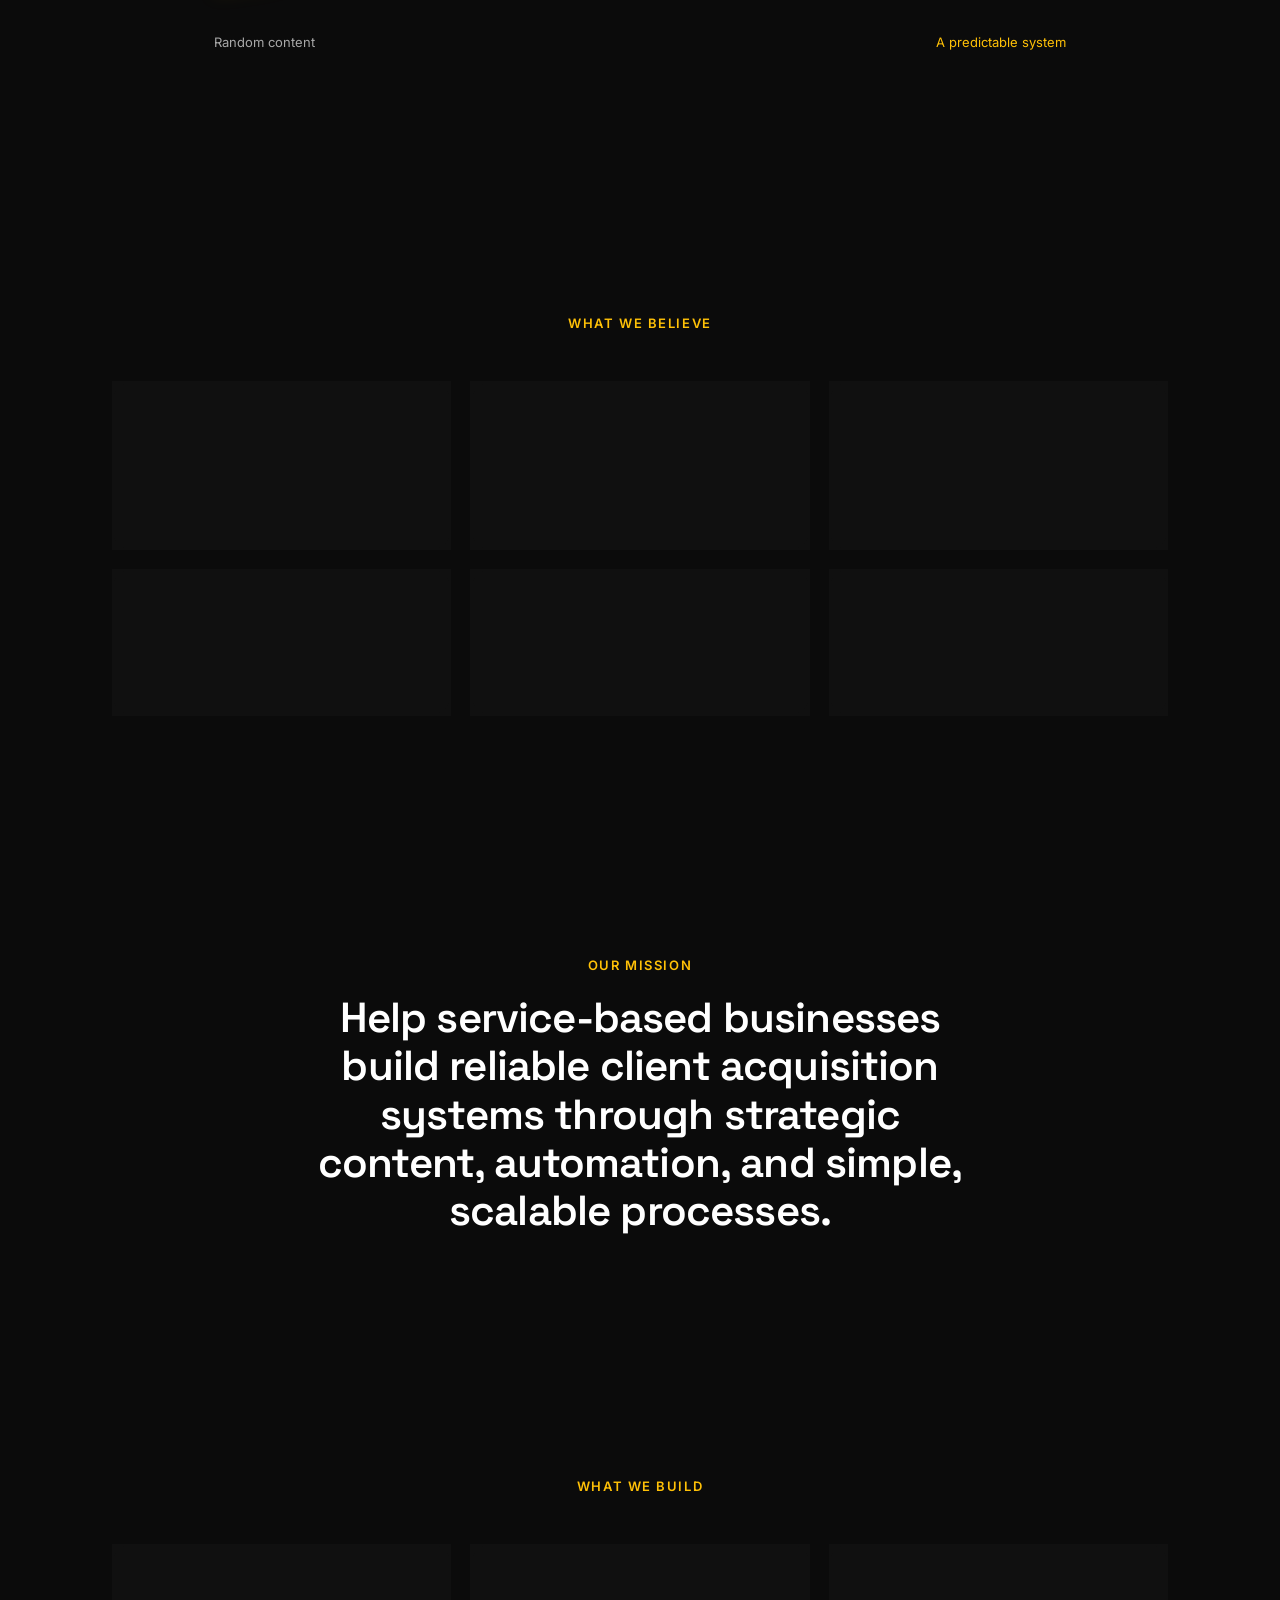
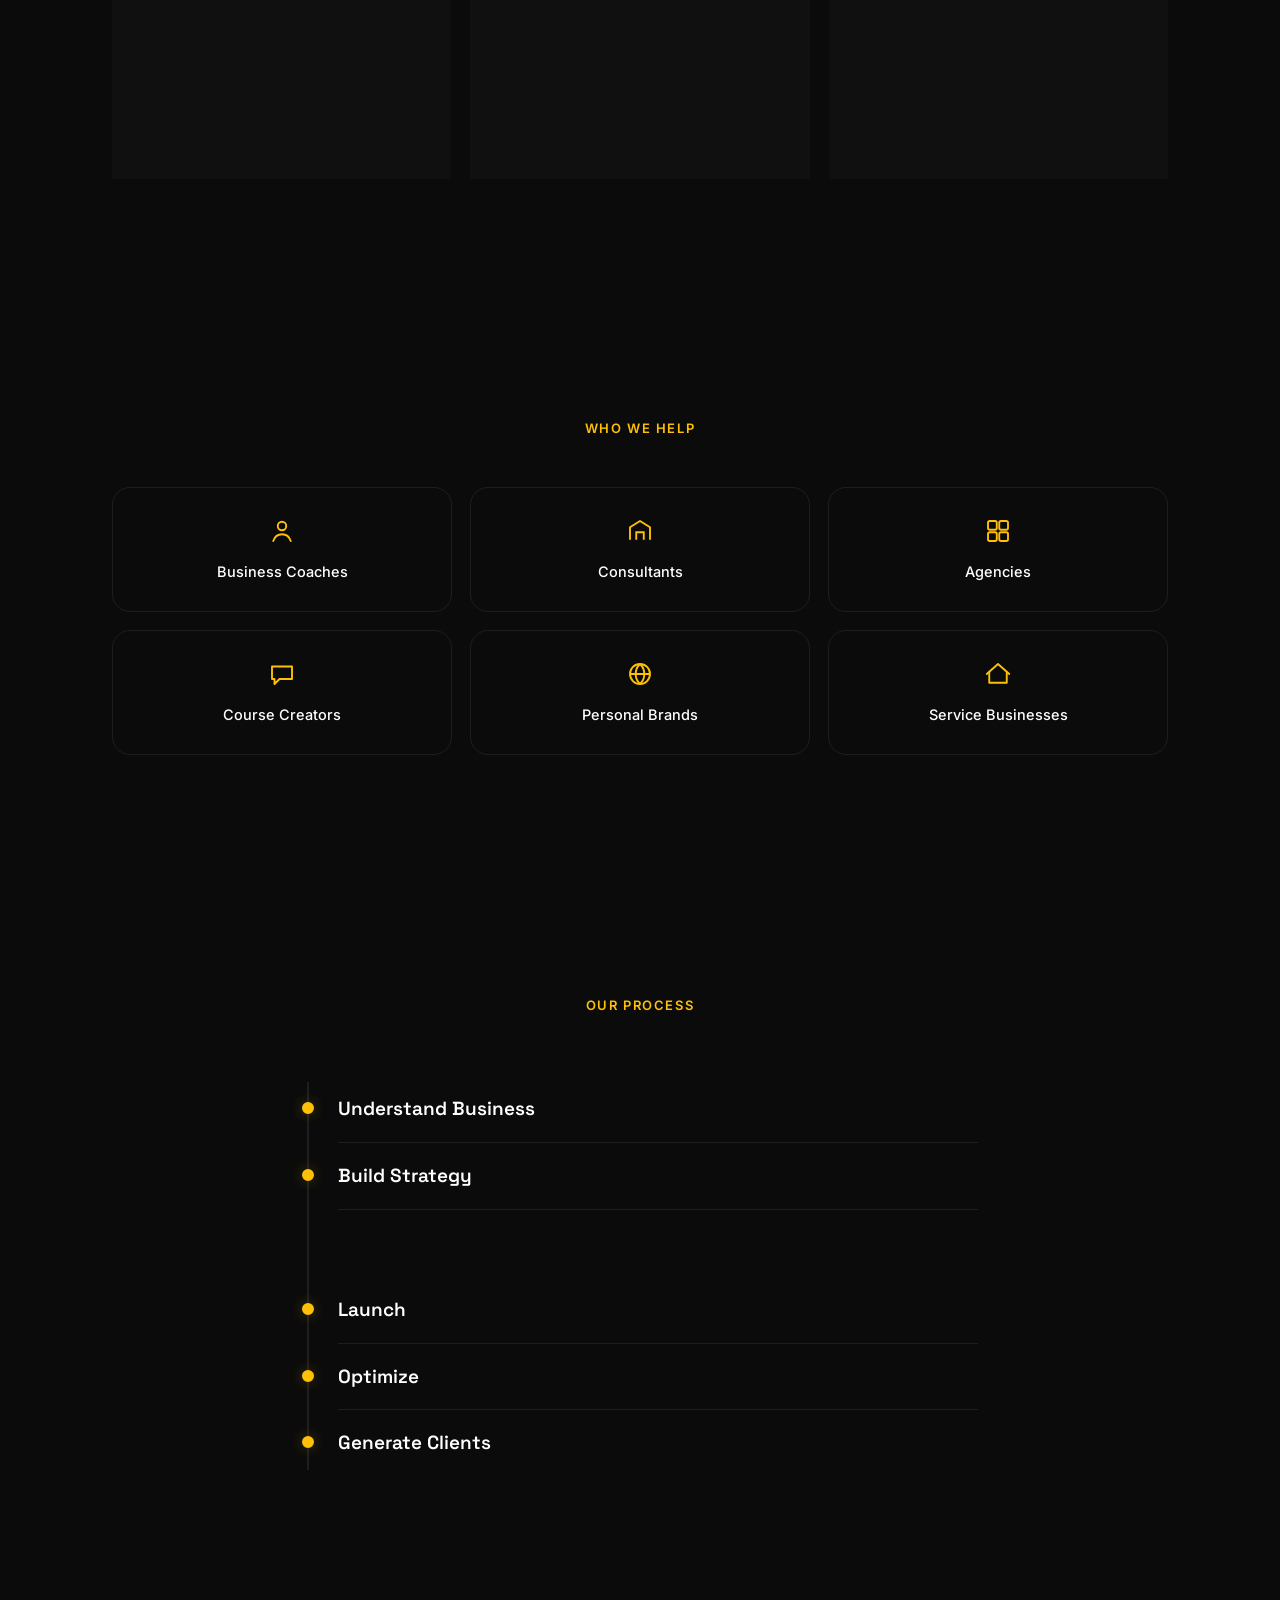
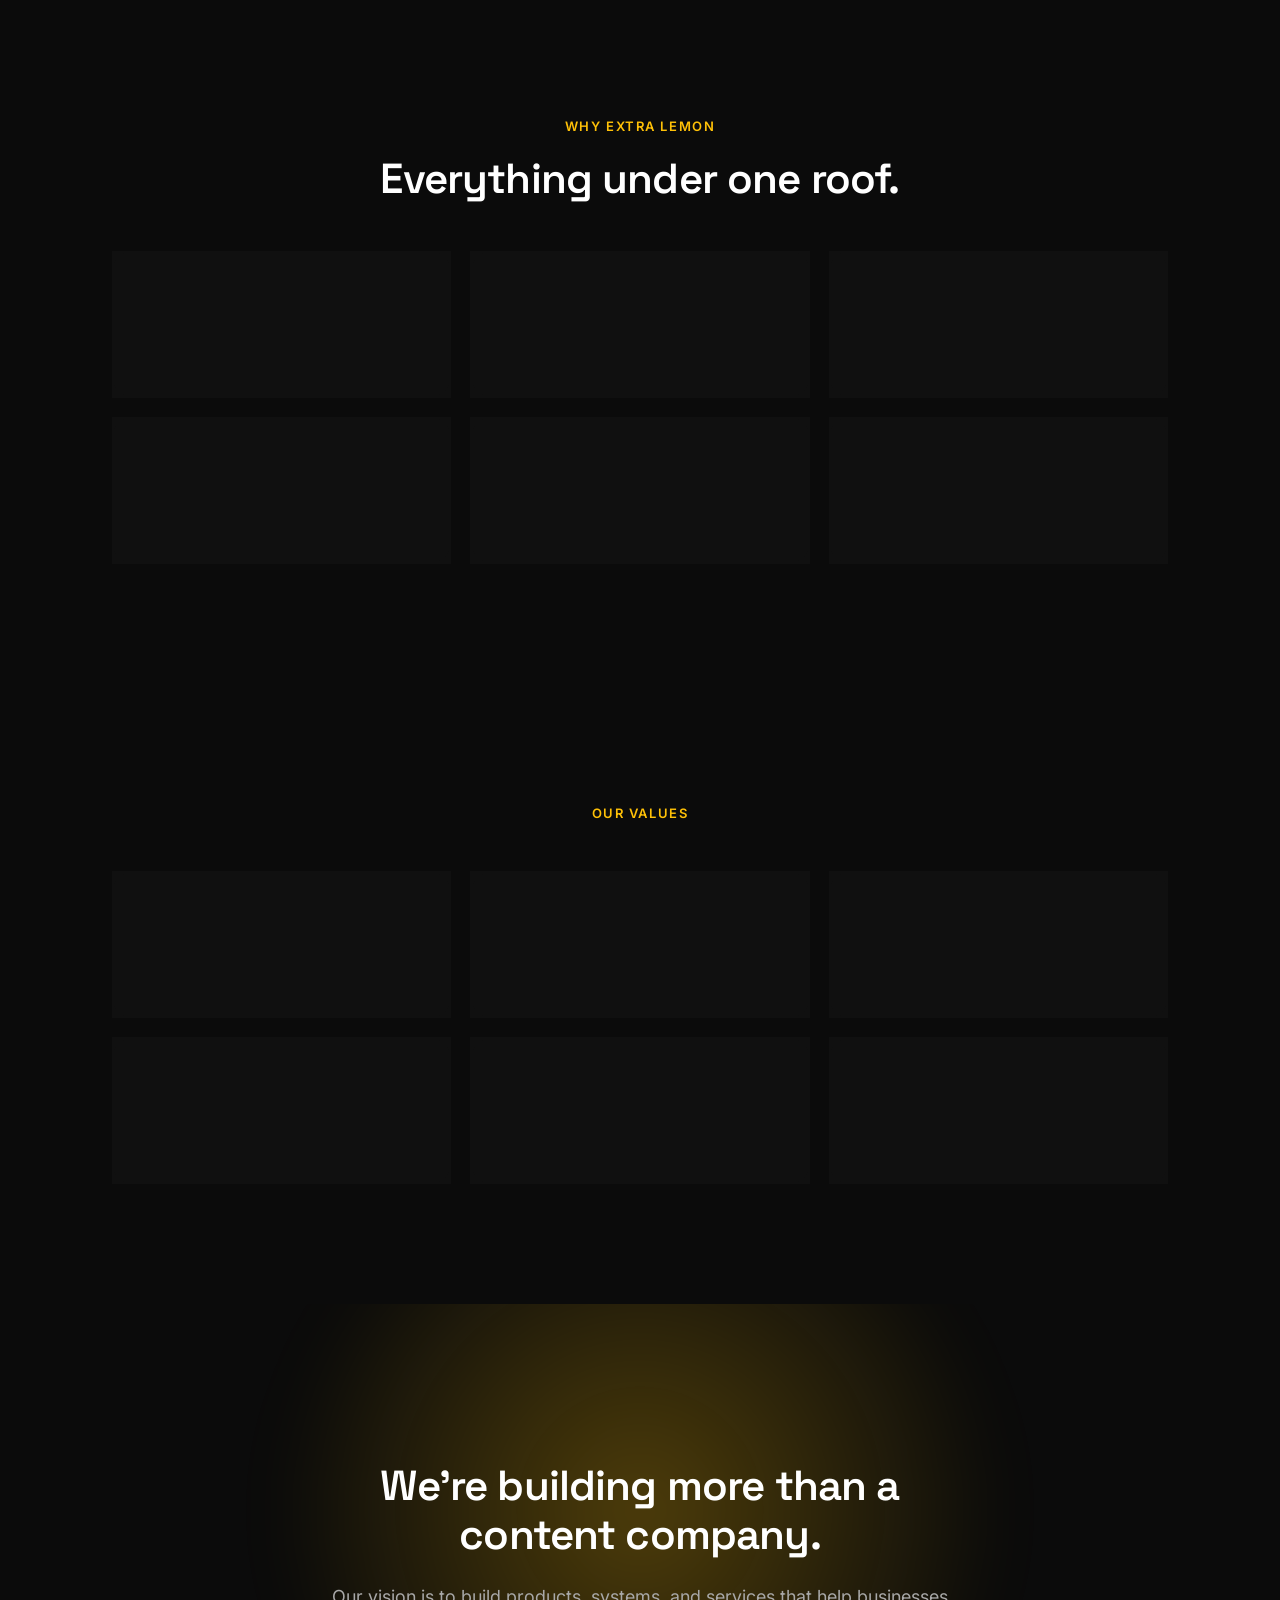
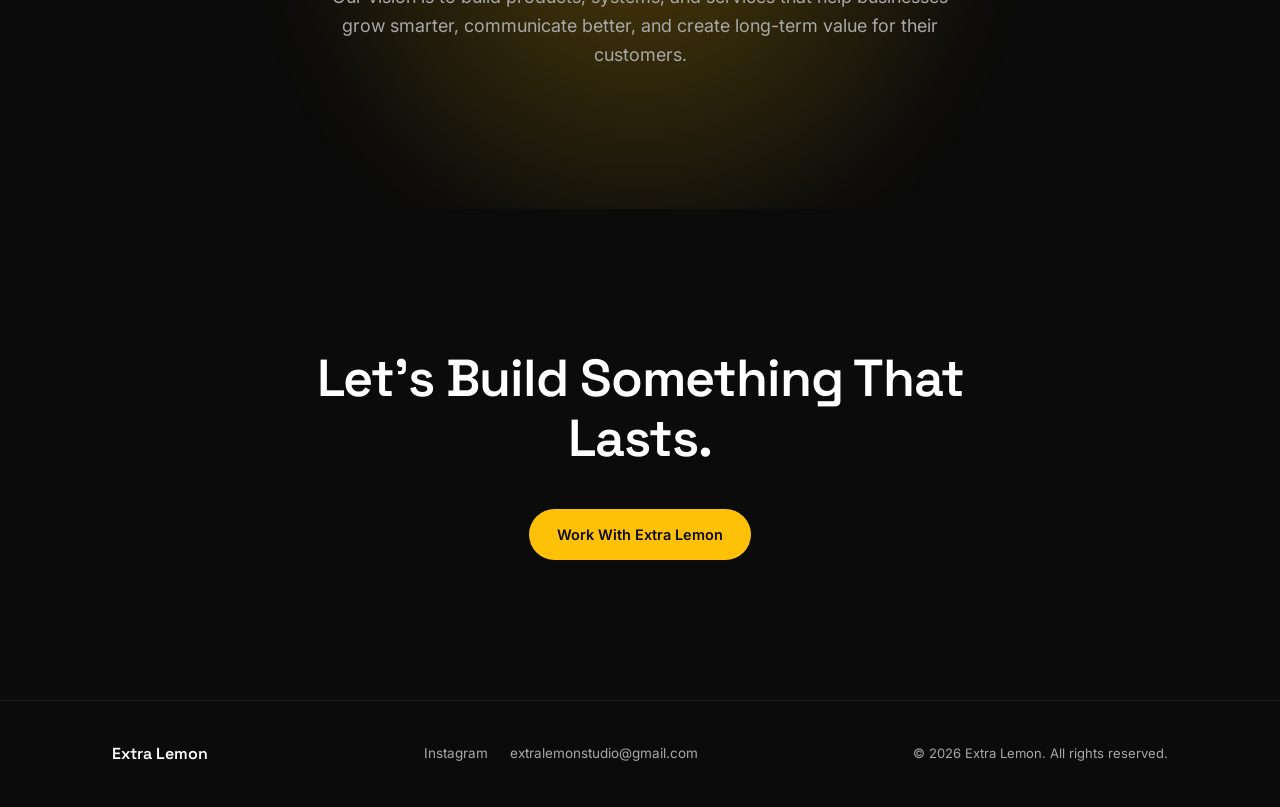
==== commit d106e030: "Update index2.html" ====
--- a/index2.html
+++ b/index2.html
@@ -17,7 +17,7 @@
 <nav class="nav" id="nav">
   <div class="nav-inner">
     <a href="index2.html" class="nav-logo">Extra Lemon</a>
-    <a href="#final-cta" class="nav-cta">Work With Us</a>
+    <a href="index.html" class="nav-cta">Work With Us</a>
   </div>
 </nav>
 
@@ -31,7 +31,7 @@
       <h1 class="hero-title">Building Better Businesses<br>Through Content.</h1>
       <p class="hero-sub">Extra Lemon helps service-based businesses turn content into a predictable client acquisition system using strategy, creative execution, automation, and long-term thinking.</p>
       <div class="hero-actions">
-        <a href="#final-cta" class="btn btn-primary">Work With Us</a>
+        <a href="index.html" class="btn btn-primary">Work With Us</a>
         
       </div>
     </div>
@@ -228,7 +228,7 @@
     <div class="container narrow center reveal">
       <h2 class="cta-title">Let's Build Something That Lasts.</h2>
       <div class="hero-actions">
-        <a href="mailto:hello@extralemon.co" class="btn btn-primary">Work With Extra Lemon</a>
+        <a href="index.html" class="btn btn-primary">Work With Extra Lemon</a>
         
       </div>
     </div>
